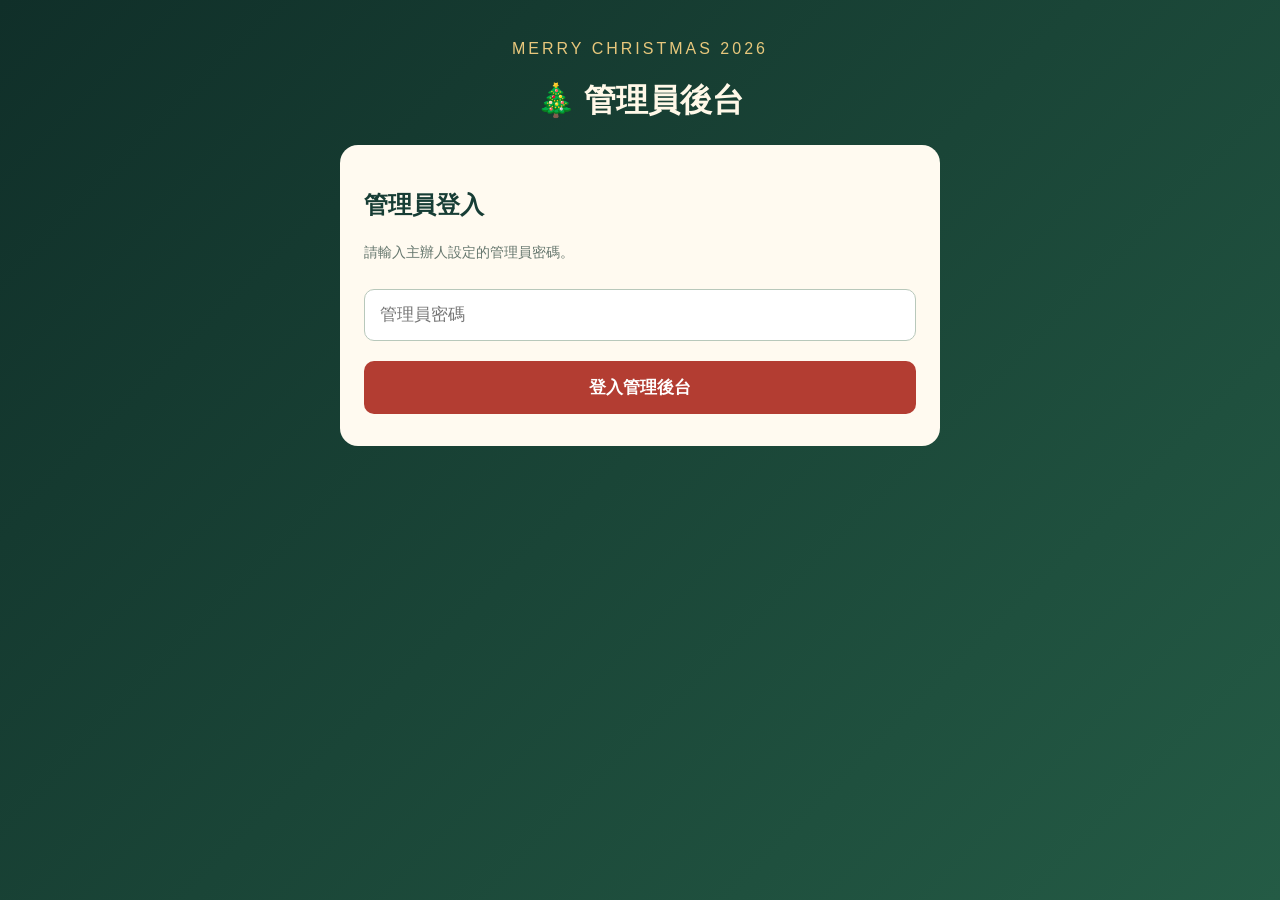
==== admin.html @ e91c16f9 "Create admin.html" ====
<!DOCTYPE html>
<html lang="zh-Hant">
<head>
  <meta charset="UTF-8">
  <meta name="viewport" content="width=device-width, initial-scale=1.0">
  <title>Secret Wish｜管理員後台</title>
  <meta name="theme-color" content="#173d35">
  <style>
    * { box-sizing: border-box; }

    body {
      margin: 0;
      padding: 24px 16px;
      min-height: 100vh;
      font-family: Arial, "Noto Sans TC", sans-serif;
      background: linear-gradient(135deg, #102f29, #245b45);
      color: #fff8e8;
    }

    .container {
      max-width: 600px;
      margin: 0 auto;
    }

    h1 { text-align: center; }
    .subtitle {
      text-align: center;
      color: #e7c77c;
      letter-spacing: 3px;
    }

    .panel {
      background: #fffaf0;
      color: #173d35;
      padding: 24px;
      border-radius: 18px;
      margin: 20px 0;
    }

    input {
      width: 100%;
      padding: 15px;
      border: 1px solid #b8c8bb;
      border-radius: 10px;
      font-size: 17px;
      margin: 12px 0;
    }

    button {
      width: 100%;
      padding: 15px;
      margin: 8px 0;
      border: 0;
      border-radius: 10px;
      background: #b33d32;
      color: white;
      font-size: 17px;
      font-weight: bold;
      cursor: pointer;
    }

    button:disabled {
      opacity: .5;
      cursor: not-allowed;
    }

    .secondary { background: #245b45; }
    .danger { background: #8d2929; }

    .hidden { display: none; }

    .progress {
      font-size: 22px;
      font-weight: bold;
      text-align: center;
      margin: 16px 0;
    }

    .participant {
      display: flex;
      justify-content: space-between;
      align-items: center;
      padding: 13px 4px;
      border-bottom: 1px solid #ddd8ca;
      gap: 12px;
    }

    .done { color: #24734b; font-weight: bold; }
    .pending { color: #b33d32; font-weight: bold; }

    #message {
      text-align: center;
      line-height: 1.7;
      overflow-wrap: anywhere;
    }

    .hint {
      color: #65766d;
      font-size: 14px;
      line-height: 1.6;
    }
  </style>
</head>

<body>
  <main class="container">
    <p class="subtitle">MERRY CHRISTMAS 2026</p>
    <h1>🎄 管理員後台</h1>

    <section class="panel" id="login-panel">
      <h2>管理員登入</h2>
      <p class="hint">請輸入主辦人設定的管理員密碼。</p>
      <input id="admin-key" type="password"
        placeholder="管理員密碼" autocomplete="current-password">
      <button id="login-button">登入管理後台</button>
    </section>

    <section class="panel hidden" id="dashboard">
      <h2>🎁 活動管理</h2>
      <p>活動狀態：<strong id="event-status">讀取中</strong></p>
      <div class="progress" id="progress">已提交 0 / 20 人</div>

      <button class="secondary" id="refresh-button">
        🔄 更新提交狀態
      </button>

      <div id="participants"></div>

      <hr style="border:0;border-top:1px solid #ddd8ca;margin:22px 0">

      <button class="danger" id="close-button">
        🔒 關閉許願
      </button>

      <button id="draw-button">
        🎉 執行正式抽籤
      </button>

      <p class="hint">
        抽籤完成後，參加者只能查看自己的結果。
        管理員後台不會顯示配對名單。
      </p>

      <button class="secondary" id="logout-button">
        登出
      </button>
    </section>

    <p id="message"></p>
  </main>

<script>
const SUPABASE_URL = "https://ojktycjkjoeqskvqzask.supabase.co";
const SUPABASE_KEY = "sb_publishable_OKBRdTpZlGS-nFCXugSSpg_JEtFn4Wu";
const FUNCTION_URL = `${SUPABASE_URL}/functions/v1/hyper-function`;

let adminSession = "";

const $ = (id) => document.getElementById(id);

function message(text, error = false) {
  $("message").textContent = text;
  $("message").style.color = error ? "#ffb3a9" : "#e7c77c";
}

async function api(action, data = {}, adminKey = "") {
  const headers = {
    "Content-Type": "application/json",
    "apikey": SUPABASE_KEY,
    "Authorization": `Bearer ${SUPABASE_KEY}`
  };

  if (adminKey) headers["x-admin-key"] = adminKey;
  if (adminSession) headers["x-admin-session"] = adminSession;

  const response = await fetch(FUNCTION_URL, {
    method: "POST",
    headers,
    body: JSON.stringify({ action, ...data })
  });

  const result = await response.json().catch(() => ({}));

  if (!response.ok || result.success === false) {
    throw new Error(
      result.message || result.error || `伺服器錯誤：${response.status}`
    );
  }

  return result;
}

function setButtonLoading(button, loading, text) {
  button.disabled = loading;
  button.textContent = loading ? "處理中..." : text;
}

// 管理員登入
$("login-button").addEventListener("click", async () => {
  const key = $("admin-key").value.trim();

  if (!key) {
    message("請輸入管理員密碼。", true);
    return;
  }

  const button = $("login-button");
  setButtonLoading(button, true, "登入管理後台");
  message("");

  try {
    const result = await api("admin_login", {}, key);

    if (!result.session) {
      throw new Error("登入成功，但沒有取得管理員登入憑證。");
    }

    adminSession = result.session;
    $("login-panel").classList.add("hidden");
    $("dashboard").classList.remove("hidden");
    $("admin-key").value = "";

    message("管理員登入成功！");
    await refreshStatus();
  } catch (error) {
    message(error.message, true);
  } finally {
    setButtonLoading(button, false, "登入管理後台");
  }
});

// 更新提交狀態
async function refreshStatus() {
  try {
    const result = await api("admin_status");

    $("event-status").textContent =
      result.event_status || "未知";

    const participants = result.participants || [];
    const submittedCount = participants.filter(
      p => p.submitted === true
    ).length;

    $("progress").textContent =
      `已提交 ${submittedCount} / ${participants.length || 20} 人`;

    const list = $("participants");
    list.replaceChildren();

    participants.forEach((p, index) => {
      const row = document.createElement("div");
      row.className = "participant";

      const name = document.createElement("span");
      name.textContent =
        `參加者 ${p.number || p.participant_number || index + 1}`;

      const status = document.createElement("strong");
      status.textContent = p.submitted ? "已提交 ✓" : "尚未提交";
      status.className = p.submitted ? "done" : "pending";

      row.append(name, status);
      list.appendChild(row);
    });

    const eventStatus = result.event_status;

    $("close-button").disabled = eventStatus !== "wishing";
    $("draw-button").disabled =
      !["wishing", "closed"].includes(eventStatus) ||
      submittedCount < 2;

    if (eventStatus === "drawn") {
      $("close-button").disabled = true;
      $("draw-button").disabled = true;
      message("抽籤已完成！");
    } else if (eventStatus === "closed") {
      message("許願已關閉，可以執行抽籤。");
    }
  } catch (error) {
    message(error.message, true);
  }
}

$("refresh-button").addEventListener("click", refreshStatus);

// 關閉許願
$("close-button").addEventListener("click", async () => {
  if (!confirm("確定要關閉許願嗎？關閉後參加者將不能再修改願望。")) {
    return;
  }

  const button = $("close-button");
  setButtonLoading(button, true, "🔒 關閉許願");

  try {
    const result = await api("close_wishing");
    message(result.message || "許願已關閉！");
    await refreshStatus();
  } catch (error) {
    message(error.message, true);
  } finally {
    setButtonLoading(button, false, "🔒 關閉許願");
  }
});

// 執行抽籤
$("draw-button").addEventListener("click", async () => {
  if (!confirm("確定要執行正式抽籤嗎？抽籤完成後無法重新抽籤。")) {
    return;
  }

  const button = $("draw-button");
  setButtonLoading(button, true, "🎉 執行正式抽籤");

  try {
    const result = await api("draw");
    message(result.message || "抽籤完成！");
    await refreshStatus();
  } catch (error) {
    message(error.message, true);
  } finally {
    setButtonLoading(button, false, "🎉 執行正式抽籤");
  }
});

// 登出
$("logout-button").addEventListener("click", () => {
  adminSession = "";
  $("dashboard").classList.add("hidden");
  $("login-panel").classList.remove("hidden");
  message("已登出管理員帳號。");
});
</script>
</body>
</html>
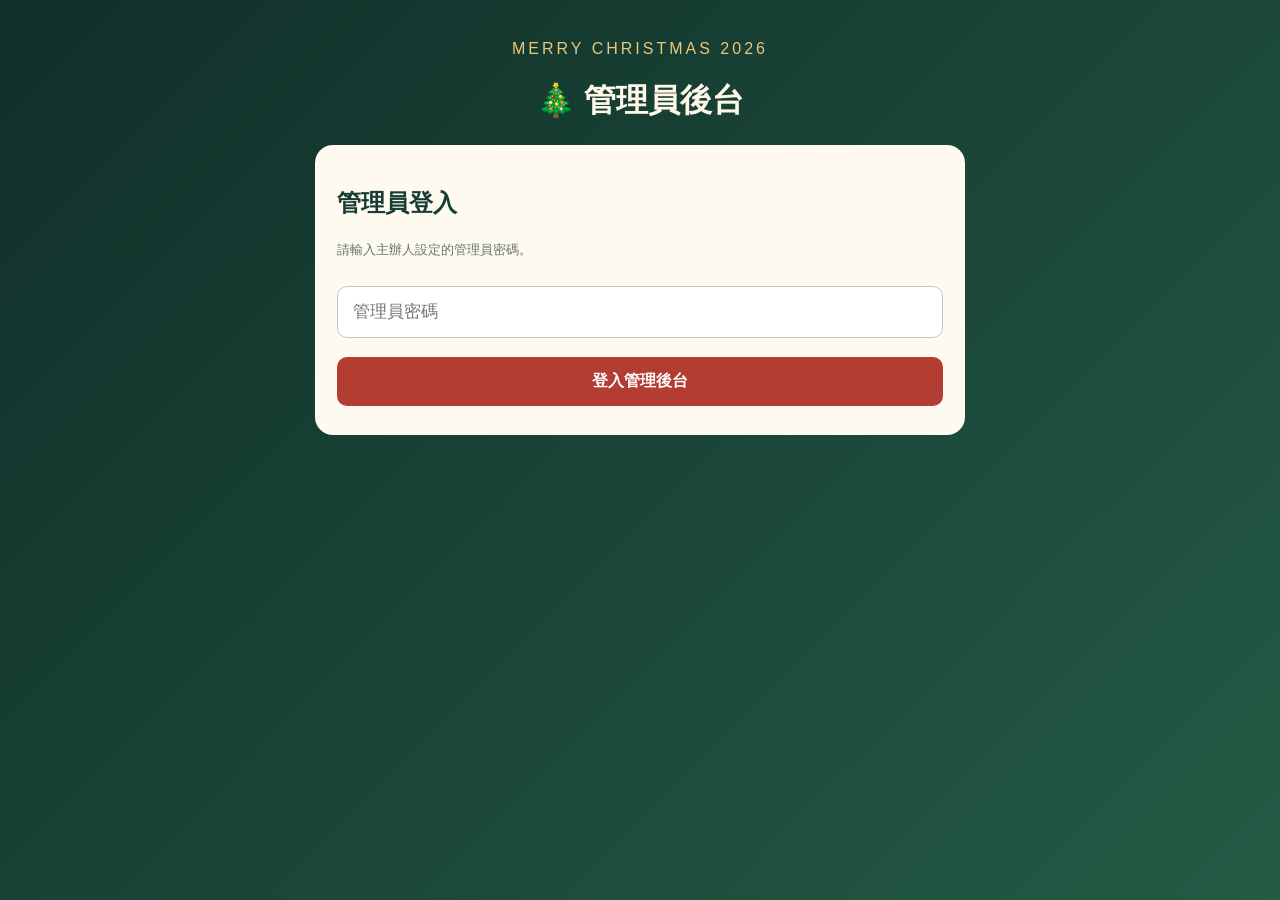
==== commit 80a17991: "Update admin.html" ====
--- a/admin.html
+++ b/admin.html
@@ -6,6 +6,7 @@
   <meta name="viewport" content="width=device-width, initial-scale=1.0">
   <title>Secret Wish｜管理員後台</title>
   <meta name="theme-color" content="#173d35">
+
   <style>
     * { box-sizing: border-box; }
 
@@ -19,11 +20,12 @@
     }
 
     .container {
-      max-width: 600px;
+      max-width: 650px;
       margin: 0 auto;
     }
 
     h1 { text-align: center; }
+
     .subtitle {
       text-align: center;
       color: #e7c77c;
@@ -33,7 +35,7 @@
     .panel {
       background: #fffaf0;
       color: #173d35;
-      padding: 24px;
+      padding: 22px;
       border-radius: 18px;
       margin: 20px 0;
     }
@@ -49,24 +51,26 @@
 
     button {
       width: 100%;
-      padding: 15px;
-      margin: 8px 0;
+      padding: 14px;
+      margin: 7px 0;
       border: 0;
       border-radius: 10px;
       background: #b33d32;
       color: white;
-      font-size: 17px;
+      font-size: 16px;
       font-weight: bold;
       cursor: pointer;
     }
 
     button:disabled {
-      opacity: .5;
+      opacity: .45;
       cursor: not-allowed;
     }
 
     .secondary { background: #245b45; }
+    .success { background: #24734b; }
     .danger { background: #8d2929; }
+    .warning { background: #a66a18; }
 
     .hidden { display: none; }
 
@@ -74,14 +78,22 @@
       font-size: 22px;
       font-weight: bold;
       text-align: center;
-      margin: 16px 0;
+      margin: 18px 0;
+    }
+
+    .status-card {
+      background: #edf3ec;
+      padding: 15px;
+      border-radius: 12px;
+      margin: 14px 0;
+      line-height: 1.8;
     }
 
     .participant {
       display: flex;
       justify-content: space-between;
       align-items: center;
-      padding: 13px 4px;
+      padding: 12px 4px;
       border-bottom: 1px solid #ddd8ca;
       gap: 12px;
     }
@@ -97,8 +109,23 @@
 
     .hint {
       color: #65766d;
-      font-size: 14px;
-      line-height: 1.6;
+      font-size: 13px;
+      line-height: 1.7;
+    }
+
+    .section-title {
+      margin-top: 25px;
+      padding-bottom: 8px;
+      border-bottom: 1px solid #ddd8ca;
+    }
+
+    .danger-note {
+      color: #8d2929;
+      background: #f9e9e5;
+      padding: 12px;
+      border-radius: 10px;
+      font-size: 13px;
+      line-height: 1.7;
     }
   </style>
 </head>
@@ -111,15 +138,29 @@
     <section class="panel" id="login-panel">
       <h2>管理員登入</h2>
       <p class="hint">請輸入主辦人設定的管理員密碼。</p>
-      <input id="admin-key" type="password"
-        placeholder="管理員密碼" autocomplete="current-password">
+
+      <input
+        id="admin-key"
+        type="password"
+        placeholder="管理員密碼"
+        autocomplete="current-password"
+      >
+
       <button id="login-button">登入管理後台</button>
     </section>
 
     <section class="panel hidden" id="dashboard">
       <h2>🎁 活動管理</h2>
-      <p>活動狀態：<strong id="event-status">讀取中</strong></p>
-      <div class="progress" id="progress">已提交 0 / 20 人</div>
+
+      <div class="status-card">
+        目前活動狀態：
+        <strong id="event-status">讀取中</strong>
+        <div id="status-description" class="hint"></div>
+      </div>
+
+      <div class="progress" id="progress">
+        已提交 0 / 20 人
+      </div>
 
       <button class="secondary" id="refresh-button">
         🔄 更新提交狀態
@@ -127,15 +168,36 @@
 
       <div id="participants"></div>
 
-      <hr style="border:0;border-top:1px solid #ddd8ca;margin:22px 0">
+      <h3 class="section-title">✍️ 許願控制</h3>
+
+      <button class="success" id="open-button">
+        🔓 開啟許願
+      </button>
 
       <button class="danger" id="close-button">
         🔒 關閉許願
       </button>
 
+      <p class="hint">
+        開啟後，參加者可以填寫或修改願望。
+        關閉後，參加者將無法再提交或修改。
+      </p>
+
+      <h3 class="section-title">🎉 抽籤控制</h3>
+
       <button id="draw-button">
         🎉 執行正式抽籤
       </button>
+
+      <button class="warning" id="reset-button">
+        ♻️ 重置抽籤並準備重新抽
+      </button>
+
+      <p class="danger-note">
+        重置抽籤會刪除目前所有配對結果，但會保留 20 位參加者、
+        專屬連結及已提交的願望。重置後活動會回到「已關閉」，
+        你可以再手動開啟許願，或直接重新抽籤。
+      </p>
 
       <p class="hint">
         抽籤完成後，參加者只能查看自己的結果。
@@ -172,7 +234,9 @@
   };
 
   if (adminKey) headers["x-admin-key"] = adminKey;
-  if (adminSession) headers["x-admin-session"] = adminSession;
+  if (adminSession) {
+    headers["x-admin-session"] = adminSession;
+  }
 
   const response = await fetch(FUNCTION_URL, {
     method: "POST",
@@ -191,9 +255,45 @@
   return result;
 }
 
-function setButtonLoading(button, loading, text) {
+function setButtonLoading(button, loading, originalText) {
   button.disabled = loading;
-  button.textContent = loading ? "處理中..." : text;
+  button.textContent = loading ? "處理中..." : originalText;
+}
+
+function statusLabel(status) {
+  const labels = {
+    preparing: "準備中",
+    wishing: "開放許願中",
+    closed: "已關閉許願",
+    drawn: "抽籤已完成"
+  };
+
+  return labels[status] || status || "未知";
+}
+
+function updateControls(status, submittedCount) {
+  $("open-button").disabled =
+    !["preparing", "closed"].includes(status);
+
+  $("close-button").disabled =
+    status !== "wishing";
+
+  $("draw-button").disabled =
+    !["wishing", "closed"].includes(status) ||
+    submittedCount < 2;
+
+  $("reset-button").disabled =
+    !["drawn", "closed"].includes(status);
+
+  const descriptions = {
+    preparing: "活動尚未開放，按下「開啟許願」即可開始。",
+    wishing: "參加者目前可以提交或修改願望。",
+    closed: "許願已關閉，可以執行抽籤或重置舊配對。",
+    drawn: "抽籤已完成。如需重新抽籤，請先執行重置。"
+  };
+
+  $("status-description").textContent =
+    descriptions[status] || "";
 }
 
 // 管理員登入
@@ -217,6 +317,7 @@
     }
 
     adminSession = result.session;
+
     $("login-panel").classList.add("hidden");
     $("dashboard").classList.remove("hidden");
     $("admin-key").value = "";
@@ -235,60 +336,67 @@
   try {
     const result = await api("admin_status");
 
-    $("event-status").textContent =
-      result.event_status || "未知";
-
+    const status = result.event_status;
     const participants = result.participants || [];
+
     const submittedCount = participants.filter(
       p => p.submitted === true
     ).length;
 
+    $("event-status").textContent = statusLabel(status);
+
     $("progress").textContent =
-      `已提交 ${submittedCount} / ${participants.length || 20} 人`;
+      `已提交 ${submittedCount} / ${result.total_count ?? participants.length} 人`;
 
     const list = $("participants");
     list.replaceChildren();
 
-    participants.forEach((p, index) => {
+    participants.forEach((p) => {
       const row = document.createElement("div");
       row.className = "participant";
 
       const name = document.createElement("span");
-      name.textContent =
-        `參加者 ${p.number || p.participant_number || index + 1}`;
-
-      const status = document.createElement("strong");
-      status.textContent = p.submitted ? "已提交 ✓" : "尚未提交";
-      status.className = p.submitted ? "done" : "pending";
-
-      row.append(name, status);
+      name.textContent = `參加者 ${p.participant_no}`;
+
+      const state = document.createElement("strong");
+      state.textContent = p.submitted ? "已提交 ✓" : "尚未提交";
+      state.className = p.submitted ? "done" : "pending";
+
+      row.append(name, state);
       list.appendChild(row);
     });
 
-    const eventStatus = result.event_status;
-
-    $("close-button").disabled = eventStatus !== "wishing";
-    $("draw-button").disabled =
-      !["wishing", "closed"].includes(eventStatus) ||
-      submittedCount < 2;
-
-    if (eventStatus === "drawn") {
-      $("close-button").disabled = true;
-      $("draw-button").disabled = true;
-      message("抽籤已完成！");
-    } else if (eventStatus === "closed") {
-      message("許願已關閉，可以執行抽籤。");
-    }
+    updateControls(status, submittedCount);
   } catch (error) {
     message(error.message, true);
   }
 }
 
 $("refresh-button").addEventListener("click", refreshStatus);
+
+// 開啟許願
+$("open-button").addEventListener("click", async () => {
+  if (!confirm("確定要開啟許願嗎？參加者將可以提交或修改願望。")) {
+    return;
+  }
+
+  const button = $("open-button");
+  setButtonLoading(button, true, "🔓 開啟許願");
+
+  try {
+    const result = await api("open_wishing");
+    message(result.message || "許願已開啟！");
+    await refreshStatus();
+  } catch (error) {
+    message(error.message, true);
+  } finally {
+    setButtonLoading(button, false, "🔓 開啟許願");
+  }
+});
 
 // 關閉許願
 $("close-button").addEventListener("click", async () => {
-  if (!confirm("確定要關閉許願嗎？關閉後參加者將不能再修改願望。")) {
+  if (!confirm("確定要關閉許願嗎？參加者將不能再修改願望。")) {
     return;
   }
 
@@ -308,7 +416,7 @@
 
 // 執行抽籤
 $("draw-button").addEventListener("click", async () => {
-  if (!confirm("確定要執行正式抽籤嗎？抽籤完成後無法重新抽籤。")) {
+  if (!confirm("確定要執行正式抽籤嗎？抽籤完成後若要重抽，必須先重置。")) {
     return;
   }
 
@@ -323,14 +431,49 @@
     message(error.message, true);
   } finally {
     setButtonLoading(button, false, "🎉 執行正式抽籤");
+  }
+});
+
+// 重置抽籤
+$("reset-button").addEventListener("click", async () => {
+  const firstConfirm = confirm(
+    "確定要重置抽籤嗎？\n\n目前所有人的抽籤配對將被清除。"
+  );
+
+  if (!firstConfirm) return;
+
+  const secondConfirm = confirm(
+    "最後確認：確定要刪除舊配對並保留所有已提交的願望嗎？\n\n此操作無法還原原本配對。"
+  );
+
+  if (!secondConfirm) return;
+
+  const button = $("reset-button");
+  setButtonLoading(button, true, "♻️ 重置抽籤並準備重新抽");
+
+  try {
+    const result = await api("reset_draw");
+    message(result.message || "抽籤已重置！");
+    await refreshStatus();
+  } catch (error) {
+    message(error.message, true);
+    await refreshStatus();
+  } finally {
+    setButtonLoading(
+      button,
+      false,
+      "♻️ 重置抽籤並準備重新抽"
+    );
   }
 });
 
 // 登出
 $("logout-button").addEventListener("click", () => {
   adminSession = "";
+
   $("dashboard").classList.add("hidden");
   $("login-panel").classList.remove("hidden");
+
   message("已登出管理員帳號。");
 });
 </script>
